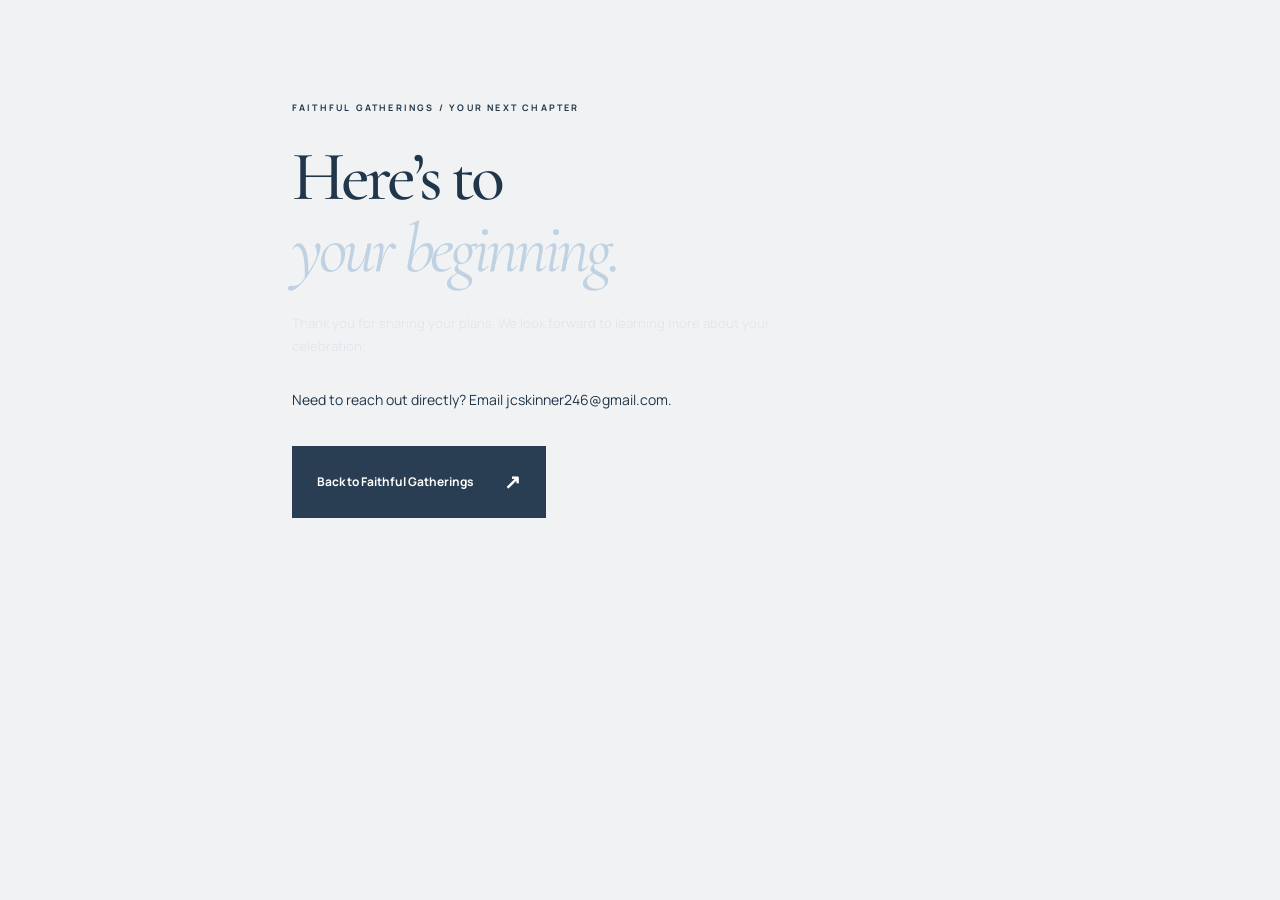
==== thank-you.html @ 3dc4790d "Add John portrait, DFW coverage, new wordmark and email inquiry form" ====
<!doctype html><html lang="en"><head><meta charset="utf-8"><meta name="viewport" content="width=device-width,initial-scale=1"><meta name="robots" content="noindex"><title>Thank you | Faithful Gatherings</title><link rel="stylesheet" href="styles.css?v=4"><link rel="stylesheet" href="bold.css?v=4"></head><body><main class="thanks"><p class="eyebrow">FAITHFUL GATHERINGS / YOUR NEXT CHAPTER</p><h1>Here’s to<br><em>your beginning.</em></h1><p>Thank you for sharing your plans. We look forward to learning more about your celebration.</p><p>Need to reach out directly? <a href="mailto:jcskinner246@gmail.com?subject=Faithful%20Gatherings%20Website%20Inquiry">Email jcskinner246@gmail.com</a>.</p><a class="button" href="./">Back to Faithful Gatherings <span>↗</span></a></main></body></html>
---- styles.css ----
@import url('https://fonts.googleapis.com/css2?family=Cormorant+Garamond:ital,wght@0,400;0,500;0,600;1,400;1,500&family=Manrope:wght@400;500;600;700&display=swap');
:root{--paper:#f4f5f6;--ink:#273646;--olive:#293e53;--muted:#626e7b;--line:#d4dbe2;--serif:'Cormorant Garamond',Georgia,serif}*{box-sizing:border-box}html{scroll-behavior:smooth;scroll-padding-top:24px}body{margin:0;background:var(--paper);color:var(--ink);font:14px/1.8 Manrope,Arial,sans-serif}a{color:inherit;text-decoration:none}button,input,textarea,select{font:inherit}a,button,input,textarea,select{outline-offset:5px}img{width:100%;height:100%;object-fit:cover;display:block}.skip{position:absolute;top:-100px;z-index:5;background:white;padding:15px}.skip:focus{top:0}header{max-width:1440px;margin:auto;padding:28px 6%;display:flex;align-items:center;justify-content:space-between}.brand{display:flex;align-items:center;gap:14px;font-size:14px;letter-spacing:3px;line-height:1.4}.brand small{display:block;font-size:8px;letter-spacing:2.5px;margin-top:7px}.emblem{font:italic 46px var(--serif);border:1px solid #8795a5;border-radius:50% 50% 0 0;width:53px;height:65px;display:grid;place-items:center;letter-spacing:-7px;padding-right:7px}nav{display:flex;align-items:center;gap:35px;font-size:12px}.button{display:inline-flex;align-items:center;justify-content:space-between;gap:30px;padding:17px 24px;background:var(--olive);color:white;border:1px solid var(--olive);cursor:pointer;font-size:12px}.button:hover{background:#1d2e40}.button span{font-size:20px}.small{padding:10px 20px}.menu{display:none}.hero{max-width:1440px;margin:auto;display:grid;grid-template-columns:1fr 1fr;position:relative;padding:25px 6% 64px;gap:4%}.hero-copy{padding:34px 0 0}.eyebrow{font-size:9px;letter-spacing:2.2px;font-weight:700;margin:0 0 25px}h1,h2,h3{font-family:var(--serif);font-weight:400;line-height:1.02;margin:0}h1{font-size:clamp(60px,6.4vw,96px);letter-spacing:-3px}em{font-weight:400;color:#637b94}h1+p{max-width:335px;margin:28px 0;font-size:13px}.hero-image{height:620px;position:relative;border-radius:48% 48% 0 0;overflow:hidden}.hero-image img{object-position:center}.hero-image:after{content:'';position:absolute;inset:60% 0 0;background:linear-gradient(transparent,#16283c99)}.photo-note{position:absolute;z-index:1;bottom:28px;left:0;right:0;text-align:center;color:white;font:italic 26px var(--serif)}.hero-note{border-top:1px solid var(--line);margin-top:45px;padding-top:18px;display:flex;gap:30px;font-size:9px;letter-spacing:1px}.vertical{position:absolute;right:17px;top:38%;writing-mode:vertical-rl;letter-spacing:3px;font-size:8px}.ribbon{border-block:1px solid var(--line);display:flex;justify-content:center;align-items:center;gap:65px;padding:21px;font:22px var(--serif)}.ribbon i{font-size:24px;color:#8699ae}.section{max-width:1440px;margin:auto;padding:100px 6%}.section-heading{display:flex;justify-content:space-between;align-items:end;margin-bottom:45px;gap:30px}h2{font-size:clamp(42px,4.4vw,65px);letter-spacing:-1px}.section-heading>p{max-width:310px;color:var(--muted);font-size:12px;margin:0}.service-grid{display:grid;grid-template-columns:repeat(3,1fr);gap:35px}.image-wrap{height:340px;position:relative}.image-wrap span{position:absolute;bottom:14px;left:16px;background:var(--paper);border-radius:50%;width:34px;height:34px;display:grid;place-items:center;font-size:10px}h3{font-size:31px;margin-top:25px}.service-grid p{font-size:12px;color:var(--muted);margin:17px 0 22px}.service-grid a{display:flex;justify-content:space-between;border-bottom:1px solid var(--line);padding-bottom:12px;font-size:11px}.story{background:#e5eaf0;display:grid;grid-template-columns:1fr 2fr;gap:50px}.story>div{max-width:700px}.story p:not(.eyebrow){max-width:530px;color:#526376;font-size:13px;margin:25px 0}.text-link{display:inline-block;border-bottom:1px solid #6c8299;padding-bottom:8px;font-size:11px}.process ol{list-style:none;padding:0;margin:55px 0 0;display:grid;grid-template-columns:repeat(3,1fr);gap:40px}.process li{border-top:1px solid var(--line);padding-top:20px}.process li>span{font:italic 28px var(--serif);color:#6c8299}.process li h3{margin:17px 0}.process li p{font-size:12px;color:var(--muted);max-width:280px}.inquire{background:var(--olive);color:var(--paper);display:grid;grid-template-columns:1fr 1fr;gap:10%}.inquire em{color:#cbd8e6}.inquire>div>p:not(.eyebrow){max-width:320px;font-size:12px;margin-top:28px}.draft-note{opacity:.8;font-size:10px!important}label{display:block;font-size:10px;letter-spacing:.5px;margin-bottom:20px}input,select,textarea{width:100%;display:block;margin-top:8px;border:0;border-bottom:1px solid #a8b8c9;background:transparent;border-radius:0;color:var(--paper);padding:10px 0;font-size:12px}input::placeholder,textarea::placeholder{color:#d4dfe9}select option{color:var(--ink);background:var(--paper)}.form-row{display:grid;grid-template-columns:1.2fr 1fr;gap:25px}.inquire .button{background:var(--paper);color:var(--ink);border-color:var(--paper);width:100%}.inquire .button:hover{background:#e0e7ee}#result{margin-top:22px}#summary{border:1px solid #a8b8c9;padding:12px}.copy-button{margin-top:12px;padding:8px 15px;cursor:pointer}#copy-status{display:block;font-size:11px}footer{max-width:1440px;margin:auto;padding:45px 6%;display:flex;justify-content:space-between;align-items:center;gap:30px}.footer-brand{font:27px var(--serif)}.footer-brand span{display:block;font:9px Manrope,Arial;margin-top:10px;letter-spacing:.5px}footer>div{display:flex;gap:25px;font-size:10px}footer small{font-size:9px}@media(min-width:1500px){body{max-width:1800px;margin:auto}}@media(max-width:900px){header{padding:22px 5%}nav{gap:18px}.hero{padding-inline:5%;gap:25px}.hero-image{height:550px}h1{font-size:65px}.hero-copy{padding-top:20px}.hero-note{gap:10px}.vertical{display:none}.section{padding:70px 5%}.service-grid{gap:20px}.image-wrap{height:270px}.story{grid-template-columns:1fr;gap:0}.ribbon{gap:28px;font-size:18px}.inquire{gap:7%}footer{flex-wrap:wrap}}@media(max-width:640px){.brand{font-size:11px}.emblem{width:43px;height:55px;font-size:36px}.menu{display:block;background:transparent;border:1px solid var(--line);padding:8px 14px;color:var(--ink)}header{position:relative}nav{display:none;position:absolute;z-index:4;top:100%;left:0;right:0;background:var(--paper);padding:24px 5%;border-bottom:1px solid var(--line);align-items:stretch}nav.open{display:flex;flex-direction:column}.hero{grid-template-columns:1fr;padding-bottom:35px}.hero-copy{padding-top:15px}h1{font-size:68px}.eyebrow{font-size:8px}.hero-copy>p{max-width:320px}.hero-note{margin-top:28px;justify-content:space-between}.hero-image{height:430px;margin-top:10px}.ribbon{gap:12px;font-size:14px;padding:18px 8px}.ribbon i{font-size:15px}.section-heading{display:block}.section-heading>p{margin-top:24px}.service-grid{grid-template-columns:1fr;gap:38px}.image-wrap{height:360px}h3{margin-top:20px}.section{padding:58px 6%}.process ol{grid-template-columns:1fr;gap:25px}.process li p{max-width:none}.inquire{grid-template-columns:1fr;gap:35px}.form-row{gap:15px}footer{padding:35px 6%;align-items:start;flex-direction:column}footer>div{flex-wrap:wrap}}@media(prefers-reduced-motion:reduce){html{scroll-behavior:auto}}

.brand-seal{width:108px;height:108px;object-fit:contain;flex-shrink:0}.minister-note{border-top:1px solid #b3c1cf;border-bottom:1px solid #b3c1cf;padding:28px 0;margin:30px 0}.minister-note .eyebrow{margin-bottom:15px}.minister-note h3{margin-top:0;font-size:35px}.minister-note p:not(.eyebrow){margin:18px 0}.hero-copy>p:not(.eyebrow){max-width:380px}@media(max-width:640px){.brand-seal{width:82px;height:82px}.brand{gap:8px}.ribbon{font-size:12px;gap:10px}}
---- bold.css ----
:root{--navy:#142b40;--paper:#f1f2f3;--ink:#20364b;--silver:#bccbd9}body{background:var(--paper)}header{max-width:none;background:var(--navy);color:white;border-bottom:1px solid #ffffff24;padding:20px 5%;gap:25px}.brand-seal{width:88px;height:88px;background:#f1f2f3;border-radius:50%;padding:5px}.brand{font-size:13px}.button{font-weight:700;transition:background .2s,transform .2s}.button:hover{transform:translateY(-2px);background:#315470}.small{background:transparent;border-color:#8ca0b4;padding:11px 20px}.hero{max-width:none;position:relative;min-height:780px;isolation:isolate;display:flex;align-items:center;color:white;background:var(--navy);padding:80px 7% 90px;overflow:hidden}.hero-copy{width:100%;max-width:1300px;margin:auto;padding:0}.hero-image{position:absolute;inset:0;height:auto;z-index:-2;border-radius:0;margin:0}.hero-image img{object-position:65% 57%}.hero-image:after{display:none}.hero:before{content:'';position:absolute;inset:0;background:linear-gradient(90deg,#0a1b2bf5 0%,#0a1b2bd9 34%,#0a1b2b42 76%),linear-gradient(0deg,#0a1b2ba6,transparent 55%);z-index:-1}h1{font-size:clamp(78px,8.2vw,128px);letter-spacing:-4px;max-width:800px;font-weight:500}h1 em{color:#c0d2e2}h1+p,.hero-copy>p:not(.eyebrow){max-width:350px;margin:28px 0;font-size:13px;color:#e0e7ee}.hero .button{background:#edf1f5;border-color:#edf1f5;color:var(--navy);padding:18px 26px}.hero .button:hover{background:#c9d9e7}.hero-note{border:0;margin-top:48px;padding:0;gap:25px;font-size:8px;letter-spacing:1.5px;font-weight:700}.hero-note a{border-bottom:1px solid #b6c7d8}.photo-note{left:auto;right:5%;bottom:90px;max-width:220px;font-size:26px;text-align:right;line-height:1.2}.hero-index{position:absolute;bottom:25px;left:7%;font-size:8px;letter-spacing:2px;color:#bfccda}.ribbon{background:#dfe5eb;padding:23px;font-size:23px}.ribbon i{color:#6e879e}.section{max-width:none;padding:105px max(6%,calc((100% - 1320px)/2))}h2{font-size:clamp(48px,4.8vw,76px);letter-spacing:-1.8px}.section-heading{margin-bottom:50px;gap:40px}.service-grid{gap:30px;grid-template-columns:repeat(3,minmax(0,1fr))}.service-grid article:nth-child(2){padding-top:55px}.service-grid article:nth-child(3){padding-top:110px}.image-wrap{height:370px;overflow:hidden}.image-wrap img{transition:transform .7s}.service-grid article:hover img{transform:scale(1.045)}.image-wrap span{background:var(--navy);color:white}.service-grid a{font-weight:700}h3{font-size:34px}.budget{background:var(--navy);color:#f1f3f5;display:grid;grid-template-columns:1.2fr 1fr;gap:13%}.budget h2{font-size:clamp(53px,5.2vw,82px)}.budget em{color:#a5bed3}.budget-intro>p:not(.eyebrow){font-size:13px;max-width:380px;margin:30px 0}.budget .button{background:#e5ebf1;color:var(--navy);border-color:#e5ebf1}.budget-principles article{border-top:1px solid #63798e;padding:23px 0}.budget-principles article>span{font-size:8px;letter-spacing:1.7px;color:#b9ccdc}.budget-principles h3{margin-top:15px;font-size:33px}.budget-principles p{font-size:12px;color:#d0dbe5;max-width:370px}.story{background:#e1e7ed;grid-template-columns:1fr 1.75fr;gap:11%}.story-brand img{width:220px;height:220px;object-fit:contain;margin-bottom:35px}.story-brand .eyebrow{font-size:8px;line-height:1.8;max-width:230px}.story .brand-motto{font:italic 36px/1.1 var(--serif);color:var(--ink);margin:0}.story h2{font-size:clamp(43px,4vw,65px)}.process li>span{font-size:55px}.questions{display:grid;grid-template-columns:1fr 1.2fr;gap:10%;border-top:1px solid var(--line)}.question-list details{border-bottom:1px solid #b5c2ce}.question-list details:first-child{border-top:1px solid #b5c2ce}.question-list summary{display:flex;align-items:center;justify-content:space-between;gap:24px;font-size:12px;font-weight:700;cursor:pointer;padding:23px 0;list-style:none}.question-list summary::-webkit-details-marker{display:none}.question-list summary span{font-size:24px;font-weight:400;transition:transform .2s}.question-list details[open] summary span{transform:rotate(45deg)}.question-list details p{font-size:12px;color:var(--muted);margin:0 0 24px;padding-right:20px}.inquire{background:#183149}.inquire h2{font-size:clamp(48px,5vw,80px)}.inquire em{color:#b1c8db}.inquire form{background:#ffffff08;padding:30px;border:1px solid #ffffff2c}.draft-note{border-top:1px solid #698096;padding-top:20px}.form-row,.form-row label{min-width:0}input,select,textarea{color-scheme:dark}.closing-wordmark{background:#10263a;color:#aebfd0;text-align:center;padding:55px 3% 35px;font:600 clamp(29px,7.2vw,120px)/1 var(--serif);letter-spacing:-2px}.closing-wordmark span{display:block;font:8px Manrope,Arial;letter-spacing:3px;margin-top:25px}footer{max-width:none;background:#10263a;color:#c4d1dd;border-top:1px solid #ffffff20}a:focus-visible,button:focus-visible,summary:focus-visible{outline:2px solid #7899b8}body{max-width:none}@media(max-width:1000px){header{padding:18px 4%}.brand{font-size:11px;gap:10px}.brand-seal{width:70px;height:70px}nav{gap:18px}.hero{min-height:720px;padding-inline:6%}h1{font-size:96px}.photo-note{right:4%;max-width:180px;font-size:23px}.section{padding:75px 5%}.service-grid{gap:22px}.image-wrap{height:290px}.service-grid article:nth-child(2){padding-top:35px}.service-grid article:nth-child(3){padding-top:70px}.ribbon{gap:28px;font-size:21px}.budget{gap:7%}.story{gap:6%;grid-template-columns:1fr 2fr}.story-brand img{width:180px;height:180px}.inquire{gap:6%}.inquire form{padding:22px}.questions{gap:6%}}@media(max-width:700px){header{position:relative;padding:15px 5%;gap:15px}.brand-seal{width:66px;height:66px}.brand{font-size:10px;letter-spacing:2px}.brand small{font-size:7px;letter-spacing:1.5px}.menu{display:block;background:transparent;border:1px solid #8399ad;padding:9px 15px;color:white;font-size:11px}nav{display:none;position:absolute;z-index:5;top:100%;left:0;right:0;background:var(--navy);padding:24px 6%;border-bottom:1px solid #ffffff40;align-items:stretch}nav.open{display:flex;flex-direction:column}.hero{min-height:740px;padding:65px 6% 90px;align-items:start}.hero:before{background:linear-gradient(90deg,#0a1b2be8,#0a1b2b60),linear-gradient(0deg,#0a1b2bd9,transparent 80%)}.hero-image img{object-position:58% center}.hero-copy{margin:0}h1{font-size:clamp(63px,13vw,90px);letter-spacing:-2.5px}.eyebrow{font-size:8px;letter-spacing:1.8px}.hero-copy>p:not(.eyebrow){max-width:290px;font-size:12px}.hero-note{gap:16px;flex-wrap:wrap;font-size:7px;margin-top:35px;justify-content:start}.photo-note{bottom:65px;font-size:19px;max-width:170px}.hero-index{left:6%;font-size:7px}.ribbon{gap:12px;font-size:15px;padding:20px 8px}.ribbon i{font-size:16px}.section{padding:60px 6%}.section-heading{display:block;margin-bottom:35px}h2{font-size:50px;letter-spacing:-1px}.section-heading>p{margin-top:24px;max-width:340px}.service-grid{grid-template-columns:1fr;gap:42px}.service-grid article:nth-child(n){padding-top:0}.image-wrap{height:390px}.service-grid h3{font-size:37px}.budget{grid-template-columns:1fr;gap:40px}.budget h2{font-size:59px}.budget-intro>p:not(.eyebrow){max-width:340px}.budget-principles article:last-child{padding-bottom:0}.story{grid-template-columns:1fr;gap:40px}.story-brand{display:grid;grid-template-columns:110px 1fr;align-items:center;column-gap:24px}.story-brand img{width:110px;height:110px;margin:0;grid-row:span 2}.story-brand .eyebrow{margin:0;font-size:7px}.story .brand-motto{font-size:28px;margin:0}.story h2{font-size:45px}.process ol{grid-template-columns:1fr;gap:25px;margin-top:35px}.process li{position:relative;padding-left:68px;padding-top:22px}.process li>span{position:absolute;left:0;top:18px;font-size:42px}.process li h3{margin:0 0 15px}.process li p{max-width:none}.questions{grid-template-columns:1fr;gap:35px}.inquire{grid-template-columns:1fr;gap:35px}.inquire h2{font-size:clamp(43px,11vw,59px)}.inquire form{padding:22px 18px}.form-row{grid-template-columns:1fr;gap:0}.closing-wordmark{padding:40px 4% 30px;letter-spacing:-1px}.closing-wordmark span{font-size:6px;letter-spacing:1.5px;margin-top:18px}footer{padding:30px 6%;align-items:start;flex-direction:column}footer>div{flex-wrap:wrap;gap:18px}}@media(prefers-reduced-motion:reduce){*,*:before,*:after{transition:none!important}}
.photo-note{display:none}

/* Personal brand and direct inquiries */
.brand-lockup{width:265px;height:80px;object-fit:contain;filter:brightness(0) invert(1)}.hero h1{font-size:clamp(75px,7.8vw,120px);line-height:.95;letter-spacing:-3px;max-width:920px}.hero-promise{display:block;font-size:16px;color:white;margin-bottom:13px;font-weight:600}.hero-copy>p:not(.eyebrow){max-width:385px}.story-brand{display:block}.founder-photo{margin:0 0 28px}.story-brand .founder-photo img{width:100%;height:550px;object-fit:cover;object-position:50% 28%;margin:0}.founder-photo figcaption{font-size:11px;letter-spacing:2px;margin-top:18px;font-weight:800}.founder-photo figcaption span{display:block;font-size:8px;letter-spacing:1.6px;margin-top:5px;font-weight:500}.story .founder-intro{font-size:17px!important;color:var(--ink)!important;line-height:1.6}.service-area{border-top:1px solid #b1bfcc;padding-top:22px}.service-area strong{display:block;font-size:16px;margin-bottom:8px}.contact-details{margin-top:35px;border-top:1px solid #698096;padding-top:18px}.contact-details p{font-size:8px;letter-spacing:1.8px}.contact-details a{font-size:13px;border-bottom:1px solid #819bb2;padding-bottom:5px;overflow-wrap:anywhere}.form-disclosure{font-size:9px;color:#c5d4e1;line-height:1.7;margin-bottom:0}.honeypot{display:none!important}.thanks{min-height:70vh;max-width:850px;margin:auto;padding:100px 6%}.thanks h1{font-size:70px}.thanks p{max-width:520px}.thanks .button{margin-top:20px}@media(max-width:1000px){.brand-lockup{width:220px;height:70px}.story-brand .founder-photo img{height:460px}}@media(max-width:700px){.brand-lockup{width:220px;height:60px}.hero h1{font-size:clamp(56px,11.8vw,82px);letter-spacing:-1.5px}.hero-promise{font-size:14px}.story-brand .founder-photo img{height:480px;max-height:125vw;object-position:center 25%}.story-brand .brand-motto{margin-top:25px}.thanks h1{font-size:54px}}
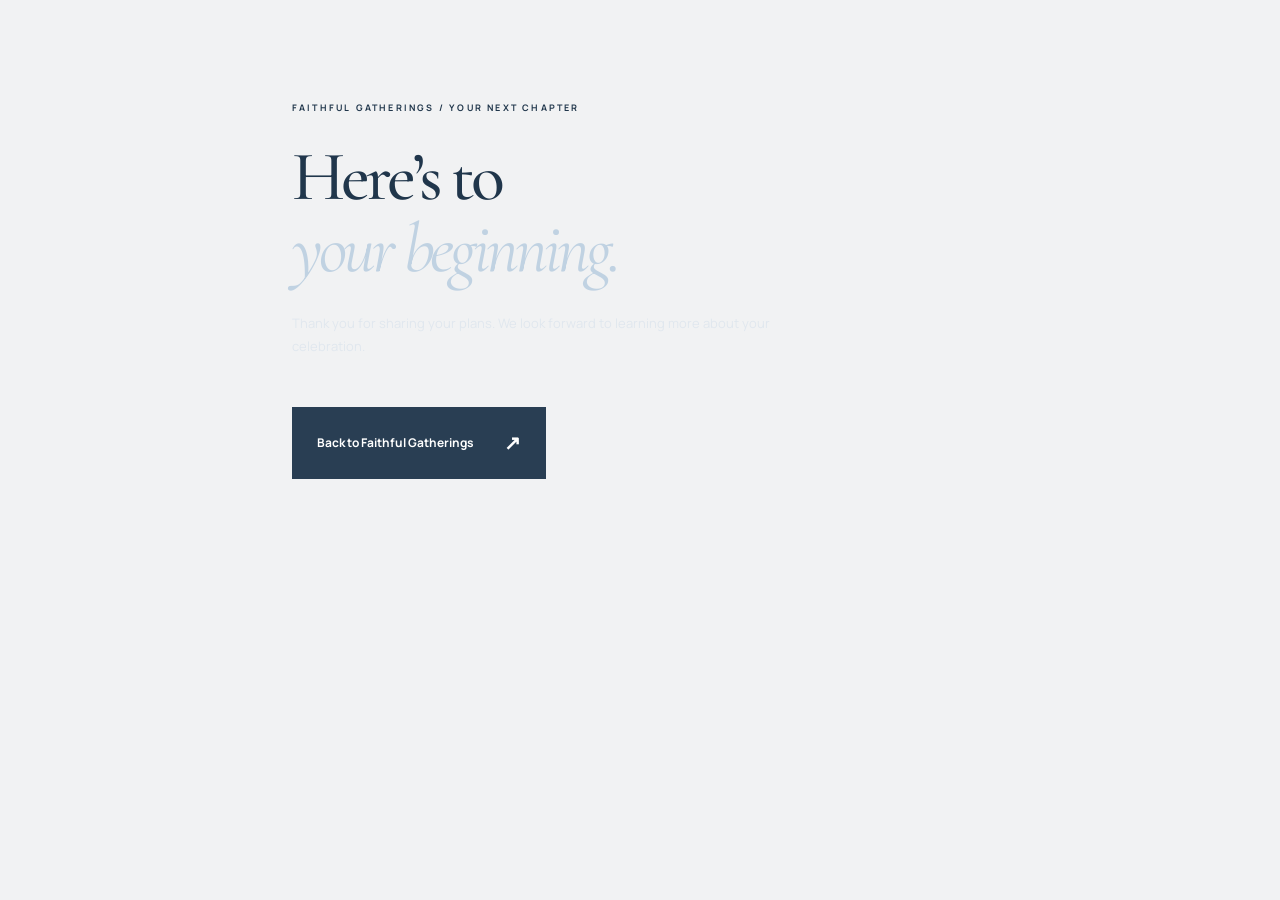
==== commit a7f45f58: "Remove displayed email and mailto links, retain inquiry routing" ====
--- a/thank-you.html
+++ b/thank-you.html
@@ -1 +1 @@
-<!doctype html><html lang="en"><head><meta charset="utf-8"><meta name="viewport" content="width=device-width,initial-scale=1"><meta name="robots" content="noindex"><title>Thank you | Faithful Gatherings</title><link rel="stylesheet" href="styles.css?v=4"><link rel="stylesheet" href="bold.css?v=4"></head><body><main class="thanks"><p class="eyebrow">FAITHFUL GATHERINGS / YOUR NEXT CHAPTER</p><h1>Here’s to<br><em>your beginning.</em></h1><p>Thank you for sharing your plans. We look forward to learning more about your celebration.</p><p>Need to reach out directly? <a href="mailto:jcskinner246@gmail.com?subject=Faithful%20Gatherings%20Website%20Inquiry">Email jcskinner246@gmail.com</a>.</p><a class="button" href="./">Back to Faithful Gatherings <span>↗</span></a></main></body></html>
+<!doctype html><html lang="en"><head><meta charset="utf-8"><meta name="viewport" content="width=device-width,initial-scale=1"><meta name="robots" content="noindex"><title>Thank you | Faithful Gatherings</title><link rel="stylesheet" href="styles.css?v=4"><link rel="stylesheet" href="bold.css?v=4"></head><body><main class="thanks"><p class="eyebrow">FAITHFUL GATHERINGS / YOUR NEXT CHAPTER</p><h1>Here’s to<br><em>your beginning.</em></h1><p>Thank you for sharing your plans. We look forward to learning more about your celebration.</p><a class="button" href="./">Back to Faithful Gatherings <span>↗</span></a></main></body></html>
